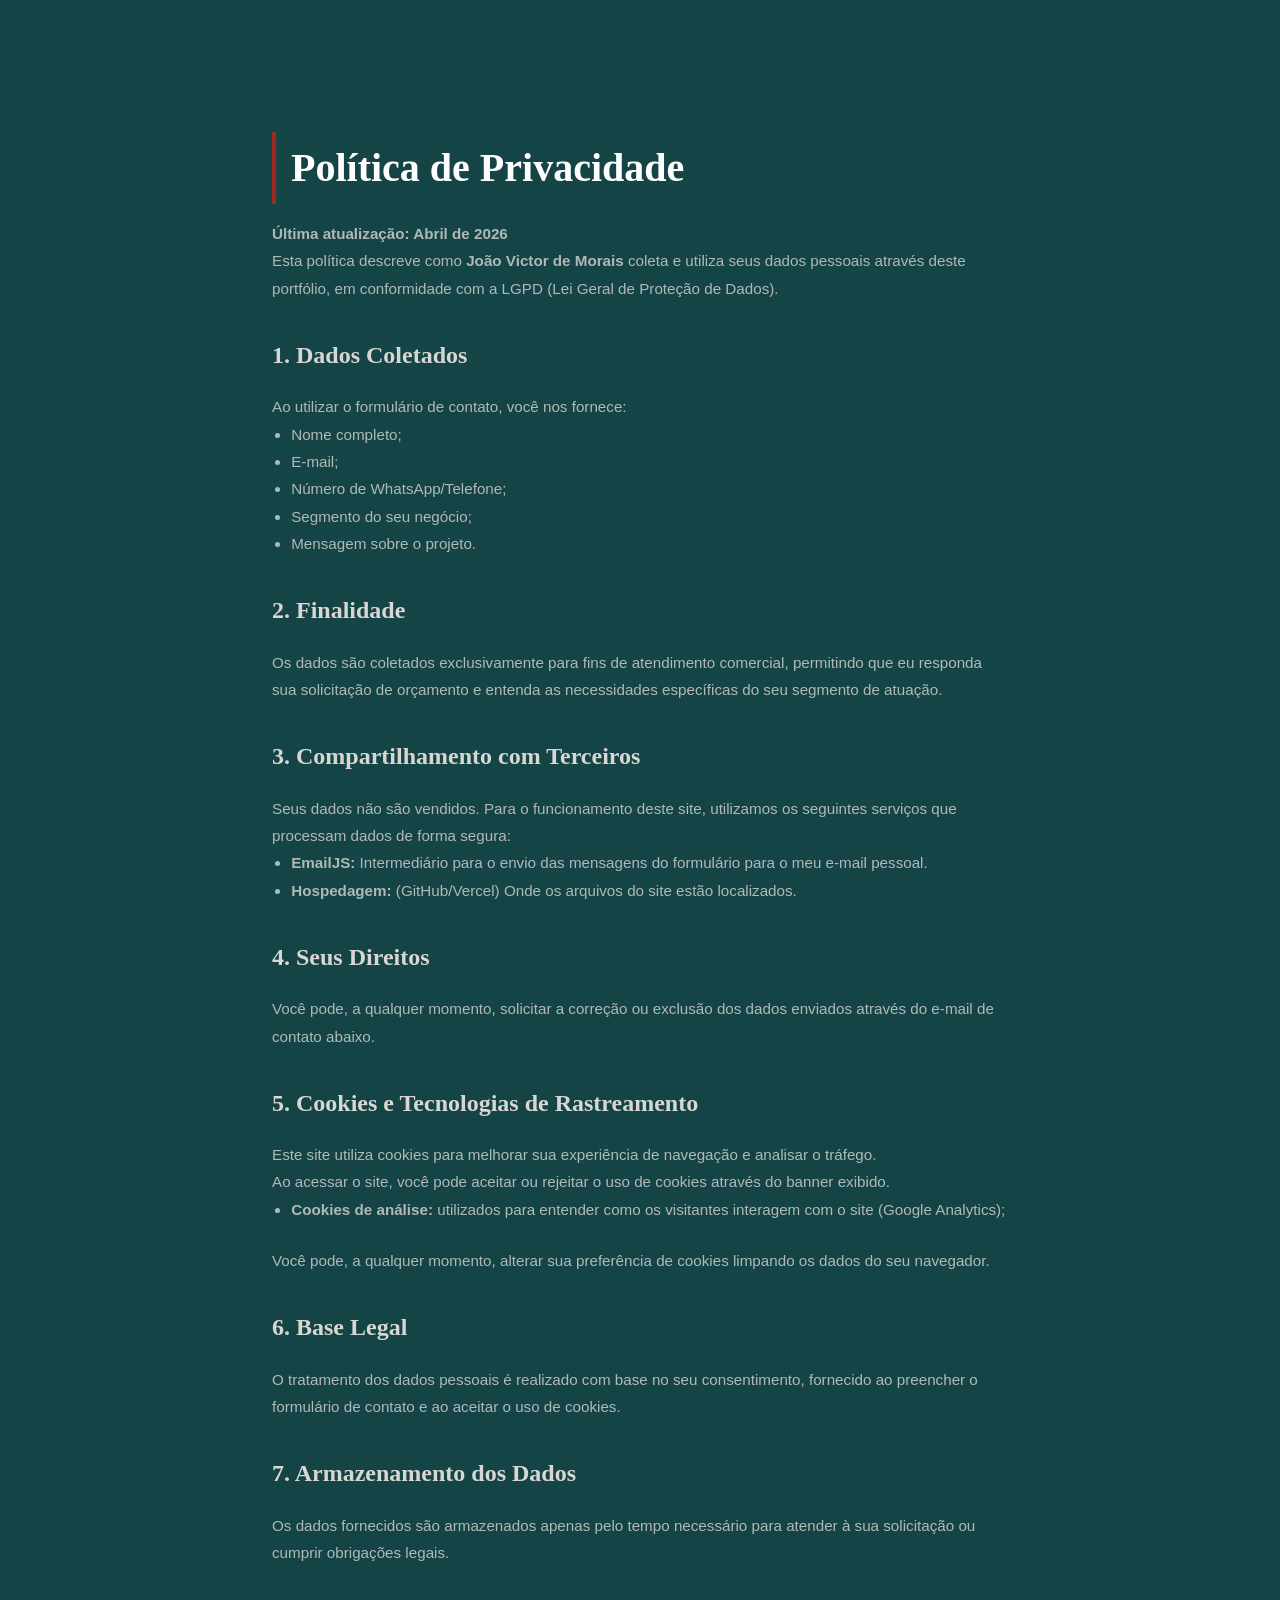
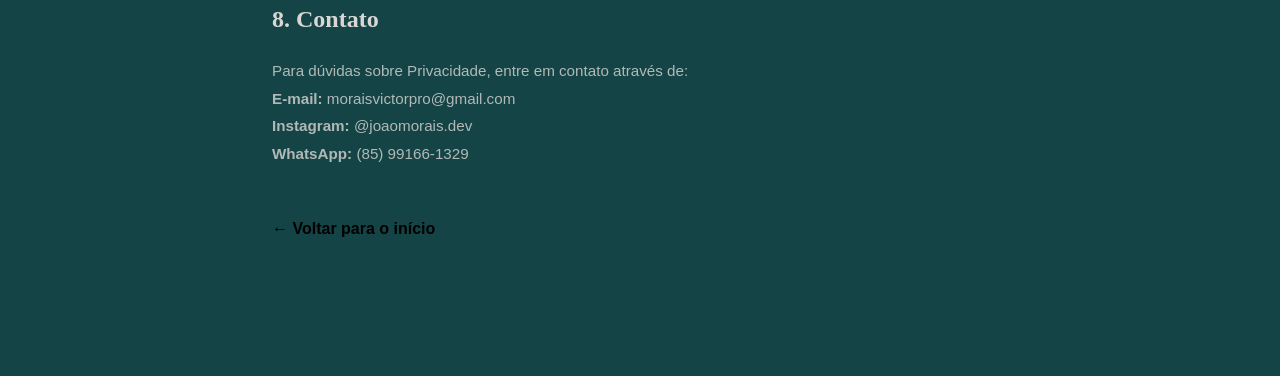
==== privacidade.html @ 6caf6fae "primeiro commit" ====
<!DOCTYPE html>
<html lang="pt-br">

<head>
    <meta charset="UTF-8">
    <meta name="viewport" content="width=device-width, initial-scale=1.0">
    <title>Política de Privacidade | João Morais Dev</title>
    <link rel="stylesheet" href="styles.css">
    <style>
        .privacy-container {
            max-width: 800px;
            margin: 100px auto;
            padding: 2rem;
            color: var(--cream);
            line-height: 1.8;
            text-align: left;
        }

        .privacy-container h1 {
            font-family: var(--font-head);
            color: var(--white);
            font-size: 2.5rem;
            margin-bottom: 1rem;
            border-left: 4px solid var(--red);
            padding-left: 15px;
        }

        .privacy-container h2 {
            font-family: var(--font-head);
            color: var(--cream);
            font-size: 1.5rem;
            margin-top: 2rem;
            margin-bottom: 1rem;
        }

        .privacy-container p,
        .privacy-container li {
            font-size: 0.95rem;
            color: rgba(216, 215, 211, 0.8);
        }

        .privacy-container ul {
            padding-left: 1.2rem;
            margin-bottom: 1.5rem;
        }

        .back-home {
            display: inline-block;
            margin-top: 3rem;
            color: var(--black);
            text-decoration: none;
            font-weight: 700;
            transition: 0.3s;
        }

        .back-home:hover {
            text-decoration: underline;
        }
    </style>
</head>

<body style="background: var(--darker);">

    <main class="privacy-container">
        <h1>Política de Privacidade</h1>
        <p><strong>Última atualização: Abril de 2026</strong></p>

        <p>Esta política descreve como <strong>João Victor de Morais</strong> coleta e utiliza seus dados pessoais
            através
            deste portfólio, em conformidade com a LGPD (Lei Geral de Proteção de Dados).</p>

        <h2>1. Dados Coletados</h2>
        <p>Ao utilizar o formulário de contato, você nos fornece:</p>
        <ul>
            <li>Nome completo;</li>
            <li>E-mail;</li>
            <li>Número de WhatsApp/Telefone;</li>
            <li>Segmento do seu negócio;</li>
            <li>Mensagem sobre o projeto.</li>
        </ul>

        <h2>2. Finalidade</h2>
        <p>Os dados são coletados exclusivamente para fins de atendimento comercial, permitindo que eu responda sua
            solicitação de orçamento e entenda as necessidades específicas do seu segmento de atuação.</p>

        <h2>3. Compartilhamento com Terceiros</h2>
        <p>Seus dados não são vendidos. Para o funcionamento deste site, utilizamos os seguintes serviços que processam
            dados de forma segura:</p>
        <ul>
            <li><strong>EmailJS:</strong> Intermediário para o envio das mensagens do formulário para o meu e-mail
                pessoal.</li>
            <li><strong>Hospedagem:</strong> (GitHub/Vercel) Onde os arquivos do site estão localizados.</li>
        </ul>

        <h2>4. Seus Direitos</h2>
        <p>Você pode, a qualquer momento, solicitar a correção ou exclusão dos dados enviados através do e-mail de
            contato abaixo.</p>

        <h2>5. Cookies e Tecnologias de Rastreamento</h2>
        <p>Este site utiliza cookies para melhorar sua experiência de navegação e analisar o tráfego.</p>

        <p>Ao acessar o site, você pode aceitar ou rejeitar o uso de cookies através do banner exibido.</p>

        <ul>
            <li><strong>Cookies de análise:</strong> utilizados para entender como os visitantes interagem com o site
                (Google Analytics);</li>
        </ul>

        <p>Você pode, a qualquer momento, alterar sua preferência de cookies limpando os dados do seu navegador.</p>

        <h2>6. Base Legal</h2>
        <p>O tratamento dos dados pessoais é realizado com base no seu consentimento, fornecido ao preencher o
            formulário de contato e ao aceitar o uso de cookies.</p>

        <h2>7. Armazenamento dos Dados</h2>
        <p>Os dados fornecidos são armazenados apenas pelo tempo necessário para atender à sua solicitação ou cumprir
            obrigações legais.</p>

        <h2>8. Contato</h2>
        <p>Para dúvidas sobre Privacidade, entre em contato através de:</p>
        <p><strong>E-mail:</strong> moraisvictorpro@gmail.com<br>
            <strong>Instagram:</strong> @joaomorais.dev<br>
            <strong>WhatsApp:</strong> (85) 99166-1329
        </p>


        <a href="index.html" class="back-home">← Voltar para o início</a>
    </main>

</body>

</html>
---- styles.css ----
/* ── VARIÁVEIS ── */
:root {
    --dark: #192C32;
    --darker: #144446;
    --cream: #D8D7D3;
    --red-deep: #7E231D;
    --red: #9E291E;
    --black: #000000;
    --white: #ffffff;
    --font-head: 'Yeseva One', serif;
    --font-body: 'Josefin Sans', sans-serif;
}

/* ── RESET ── */
*,
*::before,
*::after {
    box-sizing: border-box;
    margin: 0;
    padding: 0;
    max-width: 100%;
}

html {
    scroll-behavior: smooth;
    scroll-padding-top: 100px;
    overflow-x: hidden;
}

body {
    font-family: var(--font-body);
    background: var(--black);
    color: var(--cream);
    overflow-x: hidden;
}

img,
video,
iframe {
    max-width: 100%;
    height: auto;
}

section,
div {
    min-width: 0;
}

/* ── NOISE TEXTURE ── */
body::before {
    content: '';
    position: fixed;
    inset: 0;
    background-image: url("data:image/svg+xml,%3Csvg viewBox='0 0 256 256' xmlns='http://www.w3.org/2000/svg'%3E%3Cfilter id='n'%3E%3CfeTurbulence type='fractalNoise' baseFrequency='0.9' numOctaves='4' stitchTiles='stitch'/%3E%3C/filter%3E%3Crect width='100%25' height='100%25' filter='url(%23n)' opacity='0.03'/%3E%3C/svg%3E");
    pointer-events: none;
    z-index: 9999;
    opacity: .4;
}

/* ── ANIMAÇÕES ── */
@keyframes pulse {

    0%,
    100% {
        opacity: 1;
    }

    50% {
        opacity: .3;
    }
}

@keyframes marqueeMove {
    0% {
        transform: translateX(0);
    }

    100% {
        transform: translateX(-50%);
    }
}

@keyframes whatsappPulse {
    0% {
        box-shadow: 0 0 0 0 rgba(7, 162, 25, 0.7);
    }

    70% {
        box-shadow: 0 0 0 15px rgba(37, 211, 102, 0);
    }

    100% {
        box-shadow: 0 0 0 0 rgba(37, 211, 102, 0);
    }
}

/* ── REVEAL ── */
.reveal {
    opacity: 0;
    transform: translateY(36px);
    transition: opacity 0.75s cubic-bezier(0.22, 1, 0.36, 1),
        transform 0.75s cubic-bezier(0.22, 1, 0.36, 1);
}

.reveal.visible {
    opacity: 1;
    transform: translateY(0);
}

.section-title.reveal {
    transition-delay: 0.1s;
}

.section-sub.reveal {
    transition-delay: 0.18s;
}

/* ── STAGGER ITEMS ── */
.diff-item,
.plan-card,
.process-card,
.skill-item {
    opacity: 0;
    transform: translateY(28px) scale(0.97);
    transition: opacity 0.6s cubic-bezier(0.22, 1, 0.36, 1),
        transform 0.6s cubic-bezier(0.22, 1, 0.36, 1);
}

.diff-item.stagger-visible,
.plan-card.stagger-visible,
.process-card.stagger-visible,
.skill-item.stagger-visible {
    opacity: 1;
    transform: translateY(0) scale(1);
}

/* ── NAV ── */
nav {
    position: fixed;
    top: 0;
    left: 0;
    right: 0;
    z-index: 1000;
    padding: 1rem 5vw;
    display: flex;
    align-items: center;
    justify-content: center;
    background: rgba(0, 0, 0, .7);
    backdrop-filter: blur(16px);
    -webkit-backdrop-filter: blur(16px);
    border-bottom: 1px solid rgba(216, 215, 211, .08);
}

.nav-container {
    display: flex;
    justify-content: space-between;
    align-items: center;
    width: 100%;
}

.nav-logo {
    display: flex;
    align-items: center;
    gap: 4px;
    text-decoration: none;
    font-family: var(--font-head);
    font-size: 1.3rem;
    color: var(--cream);
    flex-shrink: 0;
}

.nav-logo img {
    height: 60px;
    width: 60px;
    object-fit: cover;
    display: block;
    transition: transform .2s;
}

.nav-logo .nome {
    font-size: 1.2rem;
    color: var(--white);
    margin-left: 2px;
}

.nav-logo .destaque,
.nav-logo span {
    color: var(--red);
}

.nav-logo:hover img {
    transform: scale(1.05);
}

.nav-logo:hover .destaque {
    color: var(--red-deep);
}

.nav-links {
    display: flex;
    align-items: center;
    gap: 2rem;
    list-style: none;
}

.nav-links a {
    color: var(--cream);
    text-decoration: none;
    font-size: .85rem;
    font-weight: 600;
    letter-spacing: .12em;
    text-transform: uppercase;
    opacity: .7;
    transition: .2s;
}

.nav-links a:hover {
    opacity: 1;
    color: var(--red);
}

.nav-cta {
    background: var(--red);
    color: var(--white) !important;
    padding: 10px 20px;
    border-radius: 6px;
    font-size: .75rem;
    opacity: 1 !important;
}

.nav-cta:hover {
    background: var(--red-deep);
}

.menu-toggle {
    display: none;
    flex-direction: column;
    cursor: pointer;
    gap: 5px;
    z-index: 1001;
}

.bar {
    width: 26px;
    height: 3px;
    background: var(--cream);
    border-radius: 2px;
    transition: .3s;
}

/* ── HERO ── */
#hero {
    padding: 0;
    margin: 0;
    margin-top: var(--nav-height, 92px);
    line-height: 0;
    background: var(--black);
    width: 100%;
}

.hero-banner {
    width: 100%;
    height: auto;
    display: block;
    object-fit: cover;
    max-width: 100%;
}

.hero-banner-mobile {
    display: none;
}

.hero-banner-desktop {
    display: block;
}

/* ── BOTÕES ── */
.btn-primary,
.btn-secondary {
    display: inline-flex;
    align-items: center;
    gap: .6rem;
    font-family: var(--font-body);
    font-size: .9rem;
    font-weight: 700;
    letter-spacing: .08em;
    text-transform: uppercase;
    text-decoration: none;
    padding: .9rem 2rem;
    border-radius: 6px;
    cursor: pointer;
    transition: background .2s, transform .2s, box-shadow .2s, border-color .2s;
}

.btn-primary {
    background: var(--red);
    color: var(--white);
    border: none;
}

.btn-primary:hover {
    background: var(--red-deep);
    transform: translateY(-2px);
    box-shadow: 0 8px 30px rgba(158, 41, 30, .4);
}

.contact-form .btn-primary {
    justify-content: center;
    width: 100%;
}

.btn-outline-sm,
.btn-red-sm {
    display: inline-flex;
    align-items: center;
    justify-content: center;
    width: 100%;
    padding: 12px 18px;
    margin-top: 10px;
    font-size: 0.75rem;
    font-weight: 700;
    letter-spacing: 0.12em;
    text-transform: uppercase;
    text-decoration: none;
    border-radius: 6px;
    cursor: pointer;
    transition: all 0.25s ease;
}

.btn-outline-sm {
    color: var(--cream);
    border: 1px solid rgba(216, 215, 215, 0.25);
    background: transparent;
}

.btn-outline-sm:hover {
    border-color: var(--red);
    color: var(--white);
    background: rgba(158, 41, 30, 0.08);
    transform: translateY(-2px);
}

.btn-red-sm {
    background: var(--red);
    color: var(--white);
    border: none;
}

.btn-red-sm:hover {
    background: var(--red-deep);
    transform: translateY(-2px);
    box-shadow: 0 8px 25px rgba(158, 41, 30, 0.4);
}

.btn-outline-sm:active,
.btn-red-sm:active {
    transform: scale(0.97);
}

/* ── MARQUEE ── */
.marquee {
    position: relative;
    width: 100%;
    overflow: hidden;
    background: linear-gradient(90deg, transparent, rgba(135, 22, 22, 0.6), transparent);
    border-top: 1px solid rgba(216, 215, 211, .08);
    border-bottom: 1px solid rgba(216, 215, 211, .08);
    padding: 14px 0;
}

.marquee-track {
    display: flex;
    width: max-content;
    gap: 3rem;
    animation: marqueeMove 40s linear infinite;
}

.marquee span {
    font-size: 0.8rem;
    font-weight: 600;
    letter-spacing: 0.15em;
    text-transform: uppercase;
    color: rgba(216, 215, 211, 0.6);
    white-space: nowrap;
}

.marquee span::after {
    content: "•";
    margin-left: 3rem;
    color: var(--cream);
    opacity: 0.5;
}

.marquee::before,
.marquee::after {
    content: "";
    position: absolute;
    top: 0;
    width: 80px;
    height: 100%;
    z-index: 2;
    pointer-events: none;
}

.marquee::before {
    left: 0;
    background: linear-gradient(to right, var(--black), transparent);
}

.marquee::after {
    right: 0;
    background: linear-gradient(to left, var(--black), transparent);
}

/* ── SEÇÕES COMUNS ── */
section {
    padding: 6rem 5vw;
    background: var(--darker);
}

.section-label {
    font-size: .75rem;
    font-weight: 700;
    letter-spacing: .2em;
    text-transform: uppercase;
    color: var(--cream);
    margin-bottom: .8rem;
    opacity: 0;
    transform: translateX(-16px);
    transition: opacity 0.6s ease, transform 0.6s cubic-bezier(0.22, 1, 0.36, 1);
}

.section-label.label-visible {
    opacity: 1;
    transform: translateX(0);
}

.section-title {
    font-family: var(--font-head);
    font-size: clamp(1.5rem, 3vw, 2.2rem);
    color: var(--cream);
    line-height: 1.15;
    margin-bottom: 1rem;
}

.section-sub {
    font-size: 1rem;
    font-weight: 300;
    color: rgba(216, 215, 211, .6);
    max-width: 520px;
    line-height: 1.7;
    margin-bottom: 3.5rem;
}

.divider {
    width: 0;
    height: 2px;
    background: var(--red-deep);
    margin: 10px 0 20px;
    transition: width 0.7s cubic-bezier(0.22, 1, 0.36, 1);
}

.divider.divider-animated {
    width: 60px;
}

/* ── DIFERENCIAIS ── */
#diferenciais {
    background: var(--darker);
}

.diff-grid {
    display: grid;
    grid-template-columns: repeat(auto-fit, minmax(200px, 1fr));
    gap: 1.5rem;
}

.diff-item {
    text-align: center;
    padding: 2rem 1.5rem;
    border-radius: 12px;
    background: rgba(0, 0, 0, .25);
    border: 1px solid rgba(216, 215, 211, .07);
    transition: background .3s;
}

.diff-item:hover {
    background: rgba(0, 0, 0, .45);
}

.diff-icon {
    font-size: 2rem;
    color: var(--red);
    margin-bottom: 1rem;
}

.diff-item h3 {
    font-family: var(--font-head);
    font-size: 1rem;
    color: var(--cream);
    margin-bottom: .5rem;
}

.diff-item p {
    font-size: .83rem;
    font-weight: 300;
    color: rgba(216, 215, 211, .55);
    line-height: 1.6;
}

/* ── PORTFÓLIO ── */
.portfolio-premium {
    background-color: var(--black);
    color: var(--cream);
    padding: 100px 5% 80px;
}

.portfolio-header {
    display: flex;
    justify-content: space-between;
    align-items: flex-end;
    margin-bottom: 40px;
    gap: 1rem;
}

.label-orange {
    color: var(--red-deep);
    font-family: var(--font-body);
    font-weight: 700;
    letter-spacing: 3px;
    font-size: .75rem;
    text-transform: uppercase;
    margin-bottom: .8rem;
}

.title-main {
    font-family: var(--font-head);
    font-size: clamp(1.6rem, 4vw, 2.8rem);
    margin: 0;
}

.portfolio-nav-top {
    display: flex;
    align-items: center;
    gap: 10px;
    font-family: var(--font-body);
    color: var(--cream);
    flex-shrink: 0;
}

.nav-arrow {
    background: transparent;
    border: 1px solid rgba(216, 215, 211, 0.3);
    color: var(--cream);
    padding: 8px 14px;
    font-size: 0.9rem;
    cursor: pointer;
    transition: 0.3s;
    border-radius: 2px;
}

.nav-arrow:hover {
    border-color: var(--red);
    color: var(--red);
}

.portfolio-container.swiper {
    max-width: 1200px;
    margin: 0 auto;
    overflow: hidden !important;
    padding-bottom: 50px;
}

.swiper-slide {
    opacity: 1 !important;
    display: grid !important;
    grid-template-columns: 1.2fr 0.8fr;
    gap: 2rem !important;
    align-items: center;
}

.swiper-wrapper {
    align-items: stretch;
}

.project-visual {
    width: 100%;
    border-radius: 8px;
    overflow: hidden;
    background: transparent;
    aspect-ratio: 16 / 10;
    line-height: 0;
}

.project-visual img {
    width: 100%;
    height: 100%;
    object-fit: cover;
    display: block;
    transition: transform 0.5s ease;
}

.project-visual:hover img {
    transform: scale(1.03);
}

.project-content {
    display: flex;
    flex-direction: column;
    justify-content: center;
    padding: 1rem 0;
}

.project-category {
    font-family: var(--font-body);
    font-size: 0.7rem;
    letter-spacing: 2px;
    opacity: 0.6;
    text-transform: uppercase;
}

.project-title-large {
    font-family: var(--font-head);
    font-size: clamp(1.4rem, 2.5vw, 2.2rem);
    margin: 12px 0 16px;
    line-height: 1.2;
}

.project-description {
    font-family: var(--font-body);
    line-height: 1.6;
    color: rgba(216, 215, 211, 0.8);
    margin-bottom: 16px;
    font-size: clamp(0.85rem, 1.5vw, 1rem);
}

.project-result {
    font-family: var(--font-body);
    font-weight: 600;
    color: var(--cream);
    display: flex;
    align-items: center;
    gap: 10px;
    margin-bottom: 24px;
    font-size: clamp(0.8rem, 1.3vw, 0.95rem);
}

.project-result i {
    color: var(--red);
}

.project-btns {
    margin-top: auto;
}

.view-project-link {
    color: var(--red);
    text-decoration: none;
    font-family: var(--font-body);
    font-weight: 700;
    font-size: 0.85rem;
    display: inline-flex;
    align-items: center;
    gap: 8px;
    transition: 0.3s;
    text-transform: uppercase;
    border-bottom: 1px solid transparent;
    padding-bottom: 2px;
}

.view-project-link:hover {
    gap: 14px;
    border-bottom-color: var(--red);
}

.swiper-pagination {
    position: relative !important;
    bottom: 0 !important;
    margin-top: 24px !important;
    z-index: 10;
}

.swiper-pagination-bullet {
    background: rgba(216, 215, 211, 0.2) !important;
    opacity: 1 !important;
    width: 8px;
    height: 8px;
    margin: 0 3px !important;
    transition: background 0.3s, transform 0.3s !important;
}

.swiper-pagination-bullet-active {
    background: var(--red) !important;
    transform: scale(1.3);
}

/* ── SKILLS ── */
.sobre-skills {
    display: grid;
    grid-template-columns: 1fr 1fr;
    gap: 1rem;
    margin-top: 2rem;
}

.skill-item {
    display: flex;
    align-items: center;
    gap: 0.8rem;
    padding: 0.9rem 1rem;
    border-radius: 10px;
    background: rgba(255, 255, 255, 0.02);
    border: 1px solid rgba(216, 215, 211, 0.08);
    font-size: 0.9rem;
    color: rgba(216, 215, 211, 0.75);
    transition: all 0.25s ease;
}

.skill-item i {
    color: var(--cream);
    font-size: 1rem;
    min-width: 18px;
}

.skill-item:hover {
    border-color: var(--red);
    background: rgba(158, 41, 30, 0.08);
    transform: translateY(-2px);
}

/* ── PLANOS ── */
#planos {
    background: var(--black);
    text-align: left;
}

#planos .section-label {
    color: var(--red-deep);
}

.plans-grid {
    display: grid;
    grid-template-columns: repeat(auto-fit, minmax(260px, 1fr));
    gap: 2rem;
    margin-top: 3rem;
}

.plan-card {
    background: rgba(0, 0, 0, 0.4);
    border: 1px solid rgba(216, 215, 211, 0.08);
    border-radius: 14px;
    padding: 2rem;
    text-align: left;
    position: relative;
    transition: 0.3s;
}

.plan-card:hover {
    transform: translateY(-6px);
    border-color: var(--red);
}

.plan-card.featured {
    border: 2px solid var(--red);
    transform: scale(1.05);
}

.plan-badge {
    position: absolute;
    top: -10px;
    right: 20px;
    background: var(--red);
    color: var(--white);
    font-size: 0.65rem;
    padding: 4px 10px;
    border-radius: 100px;
    font-weight: 700;
}

.plan-card h3 {
    font-family: var(--font-head);
    margin-bottom: 0.5rem;
}

.plan-desc {
    font-size: 0.85rem;
    color: rgba(216, 215, 211, 0.6);
    margin-bottom: 1.5rem;
}

.plan-price {
    font-size: 1.5rem;
    font-weight: 500;
    color: var(--red);
    margin: 10px 0 5px;
}

.plan-note {
    display: block;
    font-size: 0.75rem;
    color: rgba(216, 215, 211, 0.5);
    margin-bottom: 15px;
}

.plan-features {
    list-style: none;
    margin-bottom: 1.5rem;
}

.plan-features li {
    font-size: 0.85rem;
    margin-bottom: 0.6rem;
    color: rgba(216, 215, 211, 0.7);
}

/* ── PROCESSO ── */
.process-grid {
    position: relative;
    display: grid;
    grid-template-columns: repeat(4, 1fr);
    gap: 40px;
    margin-top: 80px;
}

.process-line {
    position: absolute;
    top: 75px;
    left: 0;
    width: 100%;
    height: 1px;
    background: linear-gradient(to right, transparent, rgba(212, 216, 211, 0.15), transparent);
    opacity: 0.3;
    z-index: 0;
}

.process-icon {
    width: 70px;
    height: 70px;
    background: rgba(255, 255, 255, 0.02);
    border: 1px solid rgba(216, 215, 211, 0.08);
    border-radius: 12px;
    display: flex;
    align-items: center;
    justify-content: center;
    margin: 0 auto 20px;
    position: relative;
    z-index: 2;
}

.process-icon i {
    color: var(--cream);
    font-size: 28px;
}

.process-badge {
    position: absolute;
    top: 30px;
    right: 35%;
    transform: translateX(-50%);
    background: var(--red);
    color: var(--cream);
    font-size: 0.7rem;
    font-weight: 700;
    padding: 5px 6px;
    border-radius: 8px;
    box-shadow: 0 0 10px rgba(158, 41, 30, 0.7);
    z-index: 3;
}

.process-card {
    position: relative;
    text-align: center;
    padding-top: 40px;
}

.process-card h3 {
    color: var(--cream);
    font-size: 1.1rem;
    margin-bottom: 10px;
}

.process-card p {
    font-size: 0.9rem;
    color: rgba(216, 215, 211, .6);
    line-height: 1.5;
    max-width: 220px;
    margin: 0 auto;
}

.process-icon,
.process-icon i,
.process-badge,
.process-card h3,
.process-card p {
    transition: all 0.25s ease;
}

.process-card:hover .process-icon {
    border-color: var(--red);
    transform: translateY(-6px);
}

.process-card:hover .process-badge {
    transform: translate(-50%, -6px);
}

.process-card:hover h3 {
    color: rgba(255, 21, 0, 0.7);
    text-shadow: 0 0 8px rgba(158, 41, 30, 0.6);
}

.process-card:hover .process-icon i {
    color: var(--red);
}

.process-card:hover p {
    color: rgba(216, 215, 211, .8);
}

/* ── FAQ ── */
#faq {
    background: var(--black);
}

#faq .section-label {
    color: var(--red-deep);
}

.faq-container {
    max-width: 700px;
    margin: 0 auto;
    display: flex;
    flex-direction: column;
    gap: 1rem;
}

.faq-item {
    border: 1px solid rgba(216, 215, 211, 0.08);
    border-radius: 10px;
    overflow: hidden;
    transition: border-color 0.3s, background 0.3s, transform 0.3s;
}

.faq-item:hover {
    border-color: var(--red);
    background: rgba(158, 41, 30, 0.08);
    transform: translateY(-2px);
}

.faq-question {
    width: 100%;
    background: transparent;
    border: none;
    color: var(--cream);
    font-size: 0.9rem;
    font-weight: 600;
    padding: 1rem;
    text-align: left;
    display: flex;
    justify-content: space-between;
    align-items: center;
    cursor: pointer;
}

.faq-answer {
    max-height: 0;
    overflow: hidden;
    transition: 0.3s ease;
}

.faq-answer p {
    padding: 0 1rem 1rem;
    font-size: 0.85rem;
    color: rgba(216, 215, 211, 0.6);
}

.faq-item.active .faq-answer {
    max-height: 200px;
}

.faq-item.active .faq-question span {
    transform: rotate(45deg);
}

/* ── CONTATO ── */
#contato {
    background: var(--darker);
}

.contact-grid {
    display: grid;
    grid-template-columns: 1fr 1fr;
    gap: clamp(2rem, 5vw, 4rem);
}

.contact-links {
    display: flex;
    flex-direction: column;
    gap: .8rem;
}

.contact-link {
    display: flex;
    align-items: center;
    gap: .8rem;
    color: rgba(216, 215, 211, .65);
    text-decoration: none;
    font-size: .9rem;
    transition: color .2s;
    padding: .7rem 0;
    border-bottom: 1px solid rgba(216, 215, 211, .07);
}

.contact-link:hover {
    color: var(--red);
}

.contact-link i {
    width: 20px;
    color: var(--cream);
}

.contact-link:hover i {
    color: var(--red);
}

.contact-form {
    display: flex;
    flex-direction: column;
    gap: 1rem;
}

.form-group {
    display: flex;
    flex-direction: column;
    gap: .4rem;
}

.form-group label {
    font-size: .75rem;
    font-weight: 700;
    letter-spacing: .12em;
    text-transform: uppercase;
    color: rgba(216, 215, 211, .5);
}

.form-group input,
.form-group textarea,
.contact-form select {
    background: rgba(0, 0, 0, .4);
    border: 1px solid rgba(216, 215, 211, .12);
    border-radius: 8px;
    padding: .85rem 1rem;
    color: var(--cream);
    font-family: var(--font-body);
    font-size: .9rem;
    font-weight: 300;
    outline: none;
    transition: border-color .2s;
    width: 100%;
}

.form-group input:focus,
.form-group textarea:focus,
.contact-form select:focus {
    border-color: var(--red);
}

.form-group textarea {
    min-height: 120px;
    resize: none;
}

.contact-form select {
    cursor: pointer;
    appearance: none;
    -webkit-appearance: none;
}

.contact-form option {
    background: var(--darker);
    color: #fff;
}

/* ── FOOTER ── */
footer {
    background: var(--black);
    border-top: 1px solid rgba(216, 215, 211, .08);
    padding: 2rem 5vw;
}

.footer-inner {
    max-width: 1200px;
    margin: 0 auto;
    display: flex;
    align-items: center;
    justify-content: space-between;
    gap: 1rem;
    flex-wrap: wrap;
}

footer p {
    font-size: .9rem;
    font-weight: 300;
    color: rgba(216, 215, 211, .4);
    line-height: 1.6;
}

footer p a {
    color: inherit;
    text-decoration: none;
    opacity: 0.7;
    transition: 0.3s;
}

footer p a:hover {
    opacity: 1;
}

.footer-social {
    display: flex;
    align-items: center;
    gap: 1rem;
}

.footer-social a {
    color: rgba(216, 215, 211, .4);
    font-size: 1.1rem;
    transition: 0.3s;
}

.footer-social a:hover {
    color: var(--red);
    transform: translateY(-2px);
}

/* ── WHATSAPP FLOAT ── */
.whatsapp-float {
    position: fixed;
    bottom: max(25px, calc(env(safe-area-inset-bottom) + 15px));
    right: 25px;
    width: 60px;
    height: 60px;
    background: #25D366;
    border-radius: 50%;
    display: flex;
    align-items: center;
    justify-content: center;
    box-shadow: 0 8px 25px rgba(0, 0, 0, 0.3);
    transition: 0.3s ease;
    z-index: 9999;
    cursor: pointer;
    animation: whatsappPulse 2s infinite;
    isolation: isolate;
}

.whatsapp-float img {
    width: 30px;
    height: 30px;
    z-index: 2;
}

.whatsapp-float:hover {
    transform: scale(1.1);
}

.whatsapp-pulse {
    position: absolute;
    width: 100%;
    height: 100%;
    background: #25D366;
    border-radius: 50%;
    animation: pulse 2s infinite;
    z-index: 0;
}

/* ── COOKIE BANNER ── */
.cookie-banner {
    position: fixed;
    bottom: max(20px, calc(env(safe-area-inset-bottom) + 10px));
    left: 20px;
    right: 20px;
    background: rgba(18, 18, 18, 0.95);
    border: 1px solid rgba(216, 215, 211, 0.1);
    backdrop-filter: blur(10px);
    -webkit-backdrop-filter: blur(10px);
    padding: 1.5rem;
    display: none;
    justify-content: space-between;
    align-items: center;
    border-radius: 12px;
    z-index: 9999;
    box-shadow: 0 10px 30px rgba(0, 0, 0, 0.5);
}

.cookie-content {
    display: flex;
    justify-content: space-between;
    align-items: center;
    width: 100%;
    gap: 20px;
}

.cookie-banner p {
    font-size: 0.85rem;
    color: rgba(216, 215, 211, 0.8);
    margin: 0;
    max-width: 80%;
}

.cookie-banner a {
    color: var(--red);
    text-decoration: none;
}

.cookie-buttons {
    display: flex;
    gap: 10px;
    flex-shrink: 0;
}

.btn-cookie {
    background: var(--red);
    color: white;
    border: none;
    padding: 8px 20px;
    border-radius: 6px;
    cursor: pointer;
    font-weight: 700;
    font-size: 0.8rem;
    transition: 0.3s;
}

.btn-cookie:hover {
    filter: brightness(1.2);
}

.btn-reject {
    background: transparent !important;
    border: 1px solid rgba(216, 215, 211, 0.3) !important;
    color: rgba(216, 215, 211, 0.7) !important;
}

.btn-reject:hover {
    background: rgba(255, 255, 255, 0.05) !important;
    color: var(--white) !important;
    border-color: var(--white) !important;
}

/* ═══════════════════════════════
   RESPONSIVIDADE
═══════════════════════════════ */

@media (max-width: 1024px) {
    .plans-grid {
        grid-template-columns: repeat(2, 1fr);
    }

    .swiper-slide {
        grid-template-columns: 1fr 1fr !important;
        gap: 1.5rem !important;
    }
}

@media (max-width: 993px) {
    .portfolio-header {
        flex-direction: column;
        align-items: flex-start;
        gap: 20px;
    }

    .swiper-slide {
        grid-template-columns: 1fr !important;
    }
}

@media (max-width: 950px) {
    .nav-links {
        gap: 1rem;
    }

    .nav-cta {
        padding: 8px 15px;
        white-space: nowrap;
    }
}

@media (max-width: 900px) {
    nav {
        padding: 1rem 3vw;
    }

    .services-grid,
    .plans-grid,
    .process-grid,
    .diff-grid {
        grid-template-columns: repeat(2, 1fr);
    }

    .contact-grid {
        grid-template-columns: 1fr;
    }

    .plan-card.featured {
        transform: none;
    }

    .footer-inner {
        flex-direction: column;
        text-align: center;
    }

    footer p {
        display: flex;
        flex-wrap: wrap;
        justify-content: center;
        gap: 6px;
    }

    .process-line {
        display: none;
    }
}

@media (max-width: 820px) {
    .portfolio-premium {
        padding: 80px 5% 60px;
    }

    .portfolio-header {
        flex-direction: column;
        align-items: flex-start;
        gap: 16px;
        margin-bottom: 32px;
    }

    .swiper-slide {
        grid-template-columns: 1fr !important;
        gap: 1.2rem !important;
    }

    .project-visual {
        aspect-ratio: 16 / 9;
        border-radius: 6px;
    }

    .project-title-large {
        font-size: 1.6rem;
        margin: 10px 0 12px;
    }
}

@media (max-width: 768px) {
    .hero-banner-desktop {
        display: none;
    }

    .hero-banner-mobile {
        display: block;
    }

    .menu-toggle {
        display: flex;
    }

    .nav-links {
        flex-direction: column;
        justify-content: center;
        align-items: center;
        gap: 2.5rem;
        position: fixed;
        top: 0;
        right: -100%;
        width: 100%;
        height: 100dvh;
        background: rgba(10, 10, 10, 0.98);
        backdrop-filter: blur(15px);
        -webkit-backdrop-filter: blur(15px);
        transition: all 0.5s cubic-bezier(0.77, 0.2, 0.05, 1.0);
        z-index: 999;
    }

    .nav-links.active {
        right: 0;
    }

    .nav-links li {
        width: 100%;
        text-align: center;
    }

    .nav-links a {
        font-size: 1.5rem;
        opacity: 1;
        width: 100%;
        padding: 10px 0;
    }

    .nav-cta {
        margin-top: 10px;
        padding: 12px 24px;
        font-size: .9rem;
    }

    .menu-toggle.is-active .bar:nth-child(1) {
        transform: translateY(8px) rotate(45deg);
    }

    .menu-toggle.is-active .bar:nth-child(2) {
        opacity: 0;
    }

    .menu-toggle.is-active .bar:nth-child(3) {
        transform: translateY(-8px) rotate(-45deg);
    }

    .sobre-skills {
        grid-template-columns: 1fr;
    }

    .services-grid,
    .plans-grid,
    .process-grid,
    .diff-grid {
        grid-template-columns: repeat(auto-fit, minmax(260px, 1fr));
    }

    .section-title {
        font-size: 1.8rem;
    }

    .section-sub {
        font-size: 0.95rem;
    }

    .cookie-content {
        flex-direction: column;
        text-align: center;
    }

    .cookie-banner p {
        max-width: 100%;
    }

    .cookie-buttons {
        width: 100%;
        justify-content: center;
    }

    footer {
        padding: 1.8rem 4vw;
    }

    footer p {
        font-size: 0.75rem;
    }

    .footer-social a {
        font-size: 1.2rem;
    }
}

@media (max-width: 480px) {
    .btn-primary {
        width: 100%;
        justify-content: center;
    }

    .plan-card,
    .process-item {
        padding: 1.5rem;
    }

    .portfolio-premium {
        padding: 70px 4% 50px;
    }

    .portfolio-header {
        margin-bottom: 24px;
    }

    .nav-counter {
        font-size: 0.8rem;
    }

    .project-visual {
        aspect-ratio: 4 / 3;
        border-radius: 4px;
    }

    .project-title-large {
        font-size: 1.3rem;
        margin: 8px 0 10px;
    }

    .project-description {
        font-size: 0.85rem;
    }

    .project-result {
        font-size: 0.8rem;
        margin-bottom: 16px;
    }
}

@media (max-width: 360px) {

    .services-grid,
    .plans-grid,
    .process-grid,
    .diff-grid {
        grid-template-columns: 1fr;
    }

    .nav-logo img {
        height: 46px;
        width: 46px;
    }

    .nav-logo .nome {
        font-size: 1rem;
    }

    .portfolio-premium {
        padding: 80px 4% 40px;
    }

    .project-title-large {
        font-size: 1.6rem;
    }

    .whatsapp-float {
        width: 50px;
        height: 50px;
        right: 15px;
    }

    .whatsapp-float img {
        width: 24px;
        height: 24px;
    }
}

@media (orientation: landscape) and (max-height: 500px) {
    .nav-links {
        height: 100dvh;
        overflow-y: auto;
    }
}
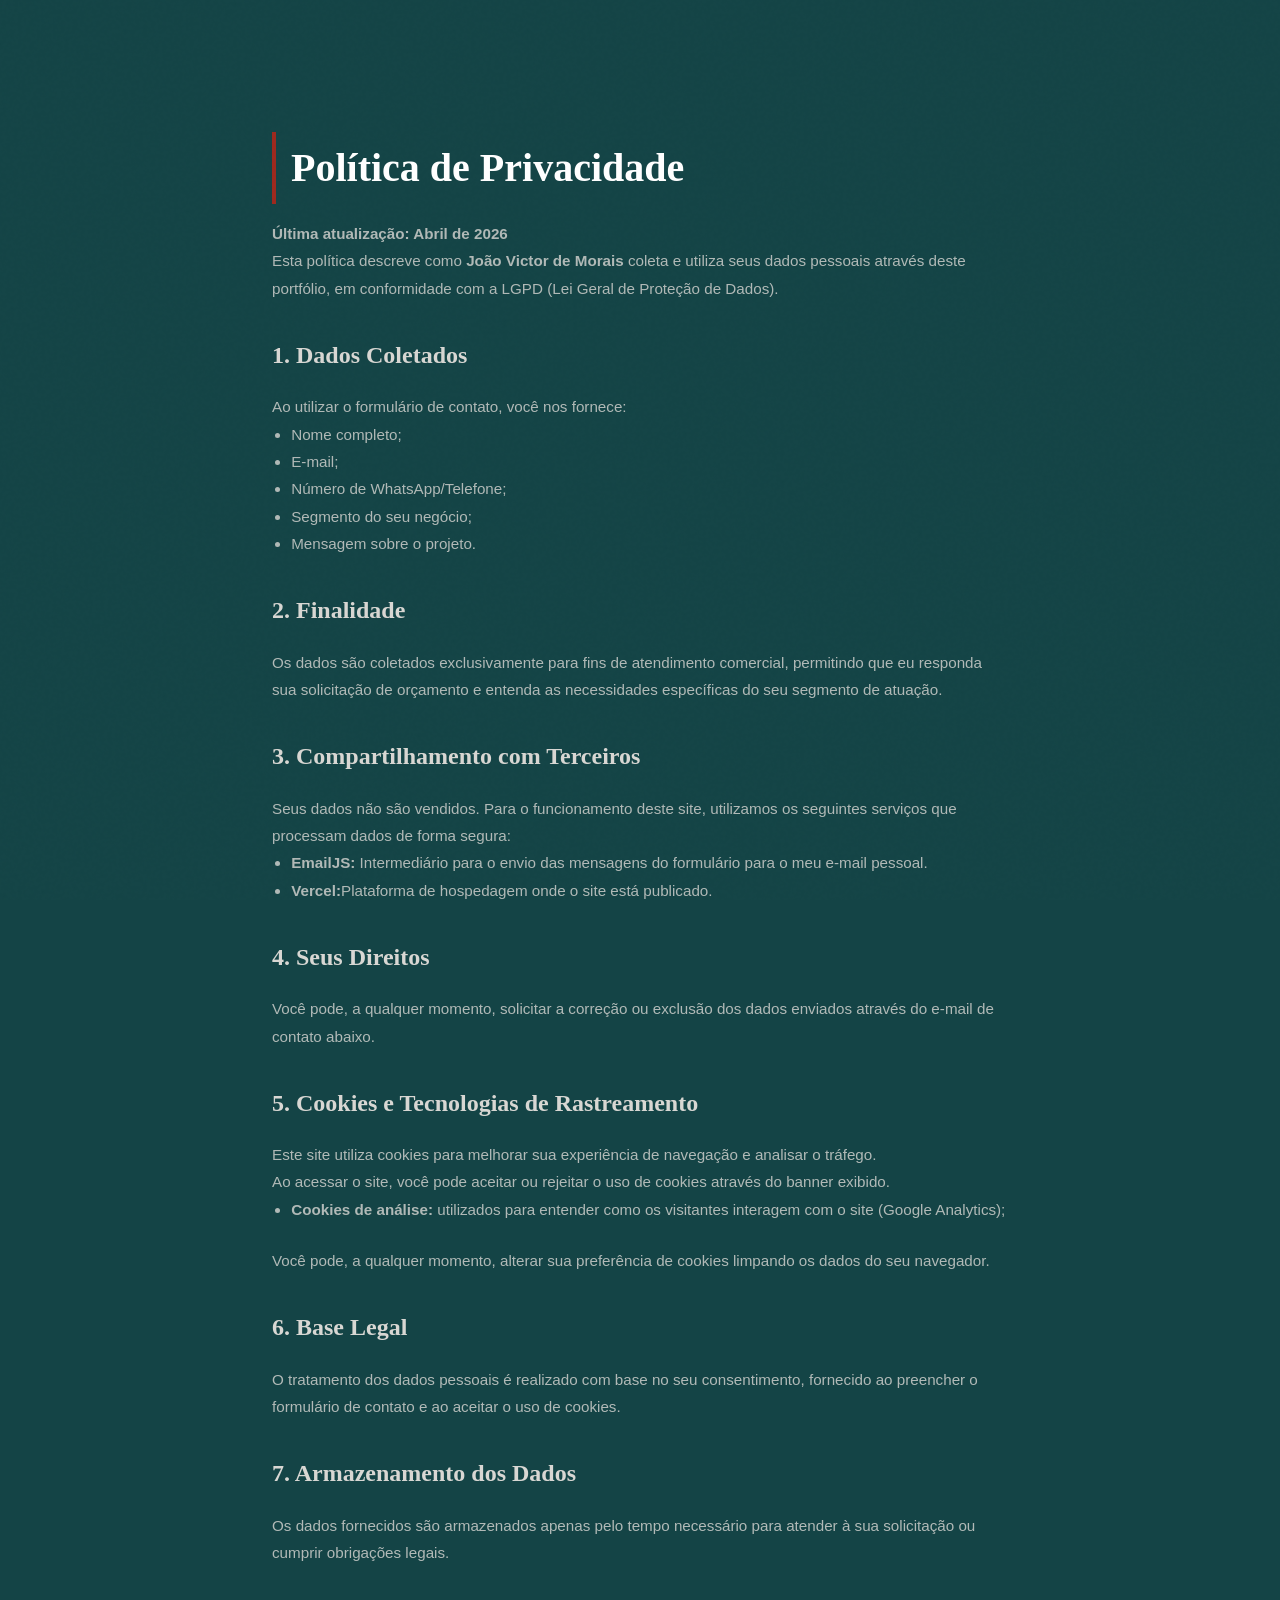
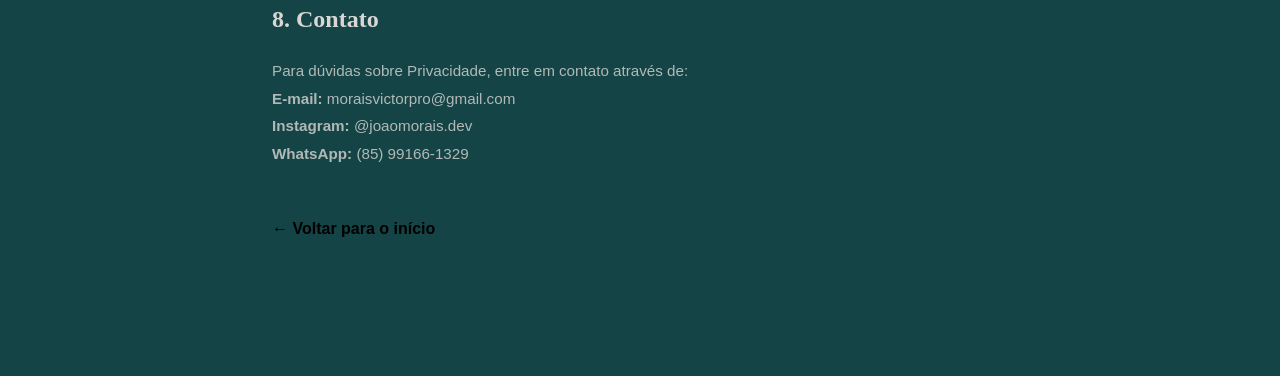
==== commit 779a2f4d: "atualizando informações" ====
--- a/privacidade.html
+++ b/privacidade.html
@@ -89,7 +89,7 @@
         <ul>
             <li><strong>EmailJS:</strong> Intermediário para o envio das mensagens do formulário para o meu e-mail
                 pessoal.</li>
-            <li><strong>Hospedagem:</strong> (GitHub/Vercel) Onde os arquivos do site estão localizados.</li>
+            <li><strong>Vercel:</strong>Plataforma de hospedagem onde o site está publicado.</li>
         </ul>
 
         <h2>4. Seus Direitos</h2>
